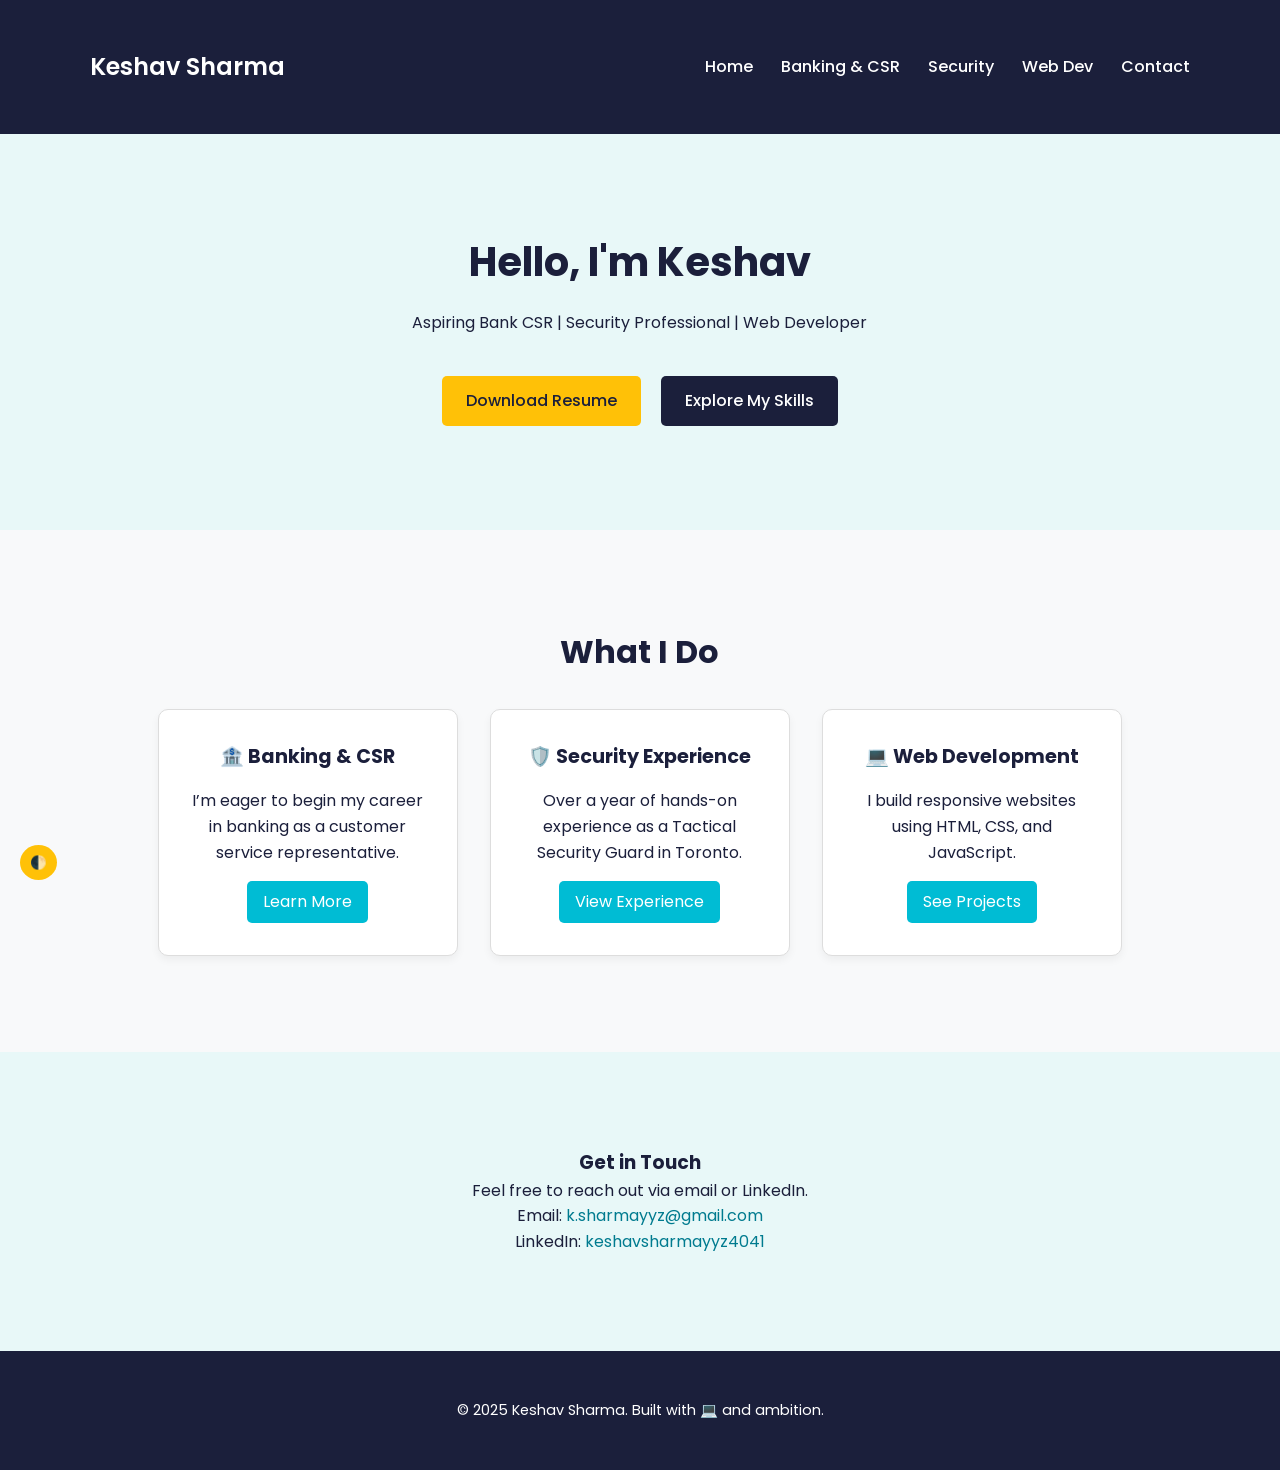
==== index.html @ 5fb79dab "Web Developer Page added" ====
<!DOCTYPE html>
<html lang="en">
<head>
  <meta charset="UTF-8" />
  <meta name="viewport" content="width=device-width, initial-scale=1.0"/>
  <title>My Portfolio | Keshav Sharma</title>
  <link rel="stylesheet" href="css/style.css"/>
  <link rel="preconnect" href="https://fonts.googleapis.com">
  <link href="https://fonts.googleapis.com/css2?family=Poppins:wght@400;600&display=swap" rel="stylesheet">
</head>
<body>

  <!-- Header -->
  <header class="header">
    <div class="container">
      <h1 class="logo">Keshav Sharma</h1>
      <!-- Add this inside the .container div in header -->
      <button class="nav-toggle" id="navToggle">☰</button>
      <nav class="nav">
        <a href="index.html">Home</a>
        <a href="pages/banking.html">Banking & CSR</a>
        <a href="pages/security.html">Security</a>
        <a href="pages/webdev.html">Web Dev</a>
        <a href="#contact">Contact</a>
      </nav>
    </div>
  </header>

  <!-- Hero Section -->
  <section class="hero">
    <div class="container">
      <h2>Hello, I'm Keshav</h2>
      <p>Aspiring Bank CSR | Security Professional | Web Developer</p>
      <div class="hero-buttons">
        <a href="assets/resume.pdf" class="btn-primary" download>Download Resume</a>
        <a href="#services" class="btn-secondary">Explore My Skills</a>
      </div>
    </div>
  </section>

  <!-- Capabilities Overview -->
  <section id="services" class="services">
    <div class="container">
      <h3>What I Do</h3>
      <div class="card-container">
        <div class="card">
          <h4>🏦 Banking & CSR</h4>
          <p>I’m eager to begin my career in banking as a customer service representative.</p>
          <a href="pages/banking.html" class="card-btn">Learn More</a>
        </div>
        <div class="card">
          <h4>🛡️ Security Experience</h4>
          <p>Over a year of hands-on experience as a Tactical Security Guard in Toronto.</p>
          <a href="pages/security.html" class="card-btn">View Experience</a>
        </div>
        <div class="card">
          <h4>💻 Web Development</h4>
          <p>I build responsive websites using HTML, CSS, and JavaScript.</p>
          <a href="pages/webdev.html" class="card-btn">See Projects</a>
        </div>
      </div>
    </div>
  </section>

  <!-- Contact Section -->
  <section id="contact" class="contact">
    <div class="container">
      <h3>Get in Touch</h3>
      <p>Feel free to reach out via email or LinkedIn.</p>
      <p>Email: <a href="mailto:k.sharmayyz@gmail.com">k.sharmayyz@gmail.com</a></p>
      <p>LinkedIn: <a href="https://www.linkedin.com/in/keshavsharmayyz4041/" target="_blank">keshavsharmayyz4041</a></p>
    </div>
  </section>

  <!-- Footer -->
  <footer class="footer">
    <div class="container">
      <p>© 2025 Keshav Sharma. Built with 💻 and ambition.</p>
    </div>
  </footer>

  
  <!-- Dark Mode Toggle -->
  <button id="darkModeToggle" class="dark-toggle">🌓</button>

  <!-- Scroll To Top -->
  <button id="scrollTop" class="scroll-top">↑</button>
  <script src="js/script.js"></script>
</body>
</html>
---- css/style.css ----
/* General Reset */
* {
    margin: 0;
    padding: 0;
    box-sizing: border-box;
  }
  
  body {
    font-family: 'Poppins', sans-serif;
    line-height: 1.6;
    background-color: #ffffff;
    color: #1b1f3b; /* dark navy */
  }
  
  /* Container */
  .container {
    width: 90%;
    max-width: 1100px;
    margin: auto;
    padding: 2rem 0;
  }
  
  /* Header */
  .header {
    background-color: #1b1f3b;
    color: white;
    padding: 1rem 0;
  }
  
  .header .container {
    display: flex;
    justify-content: space-between;
    align-items: center;
  }
  
  .logo {
    font-size: 1.5rem;
    font-weight: 600;
  }
  
  .nav a {
    color: white;
    margin-left: 1.5rem;
    text-decoration: none;
    font-weight: 500;
  }
  
  .nav a:hover {
    text-decoration: underline;
  }
  
  /* Hero Section */
  .hero {
    background-color: #e8f8f8;
    text-align: center;
    padding: 4rem 2rem;
  }
  
  .hero h2 {
    font-size: 2.5rem;
    margin-bottom: 1rem;
  }
  
  .hero-buttons {
    margin-top: 2rem;
  }
  
  .btn-primary,
  .btn-secondary {
    text-decoration: none;
    padding: 0.75rem 1.5rem;
    border-radius: 5px;
    margin: 0.5rem;
    display: inline-block;
    font-weight: 500;
  }
  
  .btn-primary {
    background-color: #ffc107; /* soft gold */
    color: #1b1f3b;
  }
  
  .btn-secondary {
    background-color: #1b1f3b;
    color: white;
  }
  
  .btn-primary:hover,
  .btn-secondary:hover {
    opacity: 0.9;
  }
  
  /* Services Section */
  .services {
    background-color: #f8f9fa;
    padding: 4rem 2rem;
    text-align: center;
  }
  
  .services h3 {
    font-size: 2rem;
    margin-bottom: 2rem;
  }
  
  .card-container {
    display: flex;
    flex-wrap: wrap;
    gap: 2rem;
    justify-content: center;
  }
  
  .card {
    background-color: white;
    border: 1px solid #ddd;
    border-radius: 10px;
    padding: 2rem;
    width: 300px;
    box-shadow: 0 4px 8px rgba(0,0,0,0.05);
  }
  
  .card h4 {
    font-size: 1.2rem;
    margin-bottom: 1rem;
  }
  
  .card-btn {
    display: inline-block;
    margin-top: 1rem;
    background-color: #00bcd4; /* cyan */
    color: white;
    padding: 0.5rem 1rem;
    text-decoration: none;
    border-radius: 5px;
  }
  
  .card-btn:hover {
    background-color: #0097a7;
  }
  
  /* Contact Section */
  .contact {
    background-color: #e8f8f8;
    padding: 4rem 2rem;
    text-align: center;
  }
  
  .contact a {
    color: #007b8f;
    text-decoration: none;
  }
  
  .contact a:hover {
    text-decoration: underline;
  }
  
  /* Footer */
  .footer {
    background-color: #1b1f3b;
    color: white;
    text-align: center;
    padding: 1rem 0;
    font-size: 0.9rem;
  }
  /* Responsive Nav */
.nav-toggle {
    display: none;
    font-size: 1.5rem;
    background: none;
    border: none;
    color: white;
    cursor: pointer;
  }
  
  @media (max-width: 768px) {
    .nav {
      display: none;
      flex-direction: column;
      background-color: #1b1f3b;
      padding: 1rem;
    }
  
    .nav a {
      margin: 0.5rem 0;
    }
  
    .nav.show {
      display: flex;
    }
  
    .nav-toggle {
      display: block;
    }
  }
  
  /* Dark Mode */
  body.dark-mode {
    background-color: #1b1f3b;
    color: white;
  }
  
  body.dark-mode .header,
  body.dark-mode .footer {
    background-color: #121530;
  }
  
  body.dark-mode .hero,
  body.dark-mode .contact {
    background-color: #1e223d;
    color: white;
  }
  
  body.dark-mode .card {
    background-color: #2a2e4a;
    color: white;
  }
  
  .dark-toggle {
    position: fixed;
    bottom: 20px;
    left: 20px;
    padding: 10px;
    background: #ffc107;
    border: none;
    border-radius: 50%;
    cursor: pointer;
    z-index: 1000;
  }
  
  /* Scroll to top */
  .scroll-top {
    position: fixed;
    bottom: 20px;
    right: 20px;
    padding: 10px;
    background: #00bcd4;
    border: none;
    border-radius: 100%;
    color: white;
    font-size: 1.2rem;
    cursor: pointer;
    display: none;
    z-index: 1000;
  }
  

  /* ----------------------------------------------
   Banking Page Hero Section
---------------------------------------------- */
.banking-hero {
    background: linear-gradient(to right, #001f3f, #005c99); /* Bank-style blue theme */
    color: white;
    padding: 6rem 2rem;
    text-align: center;
  }
  
  .banking-hero .hero-content h2 {
    font-size: 2.5rem;
    margin-bottom: 1rem;
  }
  
  .banking-hero .hero-content p {
    font-size: 1.2rem;
    max-width: 600px;
    margin: 0 auto;
  }
  
  /* ----------------------------------------------
     Content Sections (Skills & Education)
  ---------------------------------------------- */
  .content-section {
    padding: 4rem 2rem;
    background-color: #f4f4f4;
    text-align: center;
  }
  
  .content-section h3 {
    font-size: 2rem;
    margin-bottom: 1rem;
  }
  
  .skills-list {
    list-style: none;
    padding: 0;
  }
  
  .skills-list li {
    padding: 0.5rem;
    font-size: 1.1rem;
    color: #222;
  }
  
  /* ----------------------------------------------
     Call to Action (Resume)
  ---------------------------------------------- */
  .cta {
    padding: 3rem 2rem;
    background-color: #002244;
    color: white;
    text-align: center;
  }
  
  .cta .btn {
    margin-top: 1rem;
    display: inline-block;
    background-color: #00bfff;
    color: white;
    padding: 0.8rem 1.5rem;
    border-radius: 5px;
    text-decoration: none;
    transition: background-color 0.3s ease;
  }
  
  .cta .btn:hover {
    background-color: #009acd;
  }
  
  /* ----------------------------------------------
     Responsive Adjustments
  ---------------------------------------------- */
  @media (max-width: 768px) {
    .banking-hero .hero-content h2 {
      font-size: 2rem;
    }
  
    .banking-hero .hero-content p {
      font-size: 1rem;
    }
  }


  /* ----------------------------------------------
   Security Page Hero Section
---------------------------------------------- */
.security-hero {
    background: linear-gradient(to right, #1f1f1f, #444); /* Dark tone for security */
    color: #fff;
    padding: 6rem 2rem;
    text-align: center;
  }
  
  .security-hero .hero-content h2 {
    font-size: 2.5rem;
    margin-bottom: 1rem;
  }
  
  .security-hero .hero-content p {
    font-size: 1.2rem;
    max-width: 600px;
    margin: 0 auto;
  }
  
  /* ----------------------------------------------
     Content Sections (Experience & Skills)
  ---------------------------------------------- */
  .content-section {
    padding: 4rem 2rem;
    background-color: #f4f4f4;
    text-align: center;
  }
  
  .content-section h3 {
    font-size: 2rem;
    margin-bottom: 1rem;
  }
  
  .content-section ul {
    list-style: none;
    padding: 0;
    font-size: 1.1rem;
    line-height: 1.8;
    color: #333;
  }
  
  .skills-list li {
    font-weight: 500;
  }
  
  /* ----------------------------------------------
     CTA Section (Resume)
  ---------------------------------------------- */
  .cta {
    padding: 3rem 2rem;
    background-color: #111;
    color: white;
    text-align: center;
  }
  
  .cta .btn {
    margin-top: 1rem;
    display: inline-block;
    background-color: #28a745;
    color: white;
    padding: 0.8rem 1.5rem;
    border-radius: 5px;
    text-decoration: none;
    transition: background-color 0.3s ease;
  }
  
  .cta .btn:hover {
    background-color: #218838;
  }
  
  /* ----------------------------------------------
     Responsive Design
  ---------------------------------------------- */
  @media (max-width: 768px) {
    .security-hero .hero-content h2 {
      font-size: 2rem;
    }
  
    .security-hero .hero-content p {
      font-size: 1rem;
    }
  }
  
  /* ----------------------------------------------
   Web Dev Page Hero Section
---------------------------------------------- */
.webdev-hero {
    background: linear-gradient(to right, #141e30, #243b55); /* Cool blue tech gradient */
    color: #fff;
    padding: 6rem 2rem;
    text-align: center;
  }
  
  .webdev-hero .hero-content h2 {
    font-size: 2.5rem;
    margin-bottom: 1rem;
  }
  
  .webdev-hero .hero-content p {
    font-size: 1.2rem;
    max-width: 600px;
    margin: 0 auto;
  }
  
  /* ----------------------------------------------
     Content Sections (Projects & Skills)
  ---------------------------------------------- */
  .content-section {
    padding: 4rem 2rem;
    background-color: #f8f9fa;
    text-align: center;
  }
  
  .content-section h3 {
    font-size: 2rem;
    margin-bottom: 1rem;
  }
  
  .content-section ul {
    list-style-type: none;
    padding: 0;
    font-size: 1.1rem;
    line-height: 1.8;
    color: #333;
  }
  
  .content-section ul li {
    margin-bottom: 0.8rem;
  }
  
  /* ----------------------------------------------
     CTA Section (GitHub)
  ---------------------------------------------- */
  .cta {
    padding: 3rem 2rem;
    background-color: #111;
    color: white;
    text-align: center;
  }
  
  .cta .btn {
    margin-top: 1rem;
    display: inline-block;
    background-color: #007bff;
    color: white;
    padding: 0.8rem 1.5rem;
    border-radius: 5px;
    text-decoration: none;
    transition: background-color 0.3s ease;
  }
  
  .cta .btn:hover {
    background-color: #0056b3;
  }
  
  /* ----------------------------------------------
     Respon
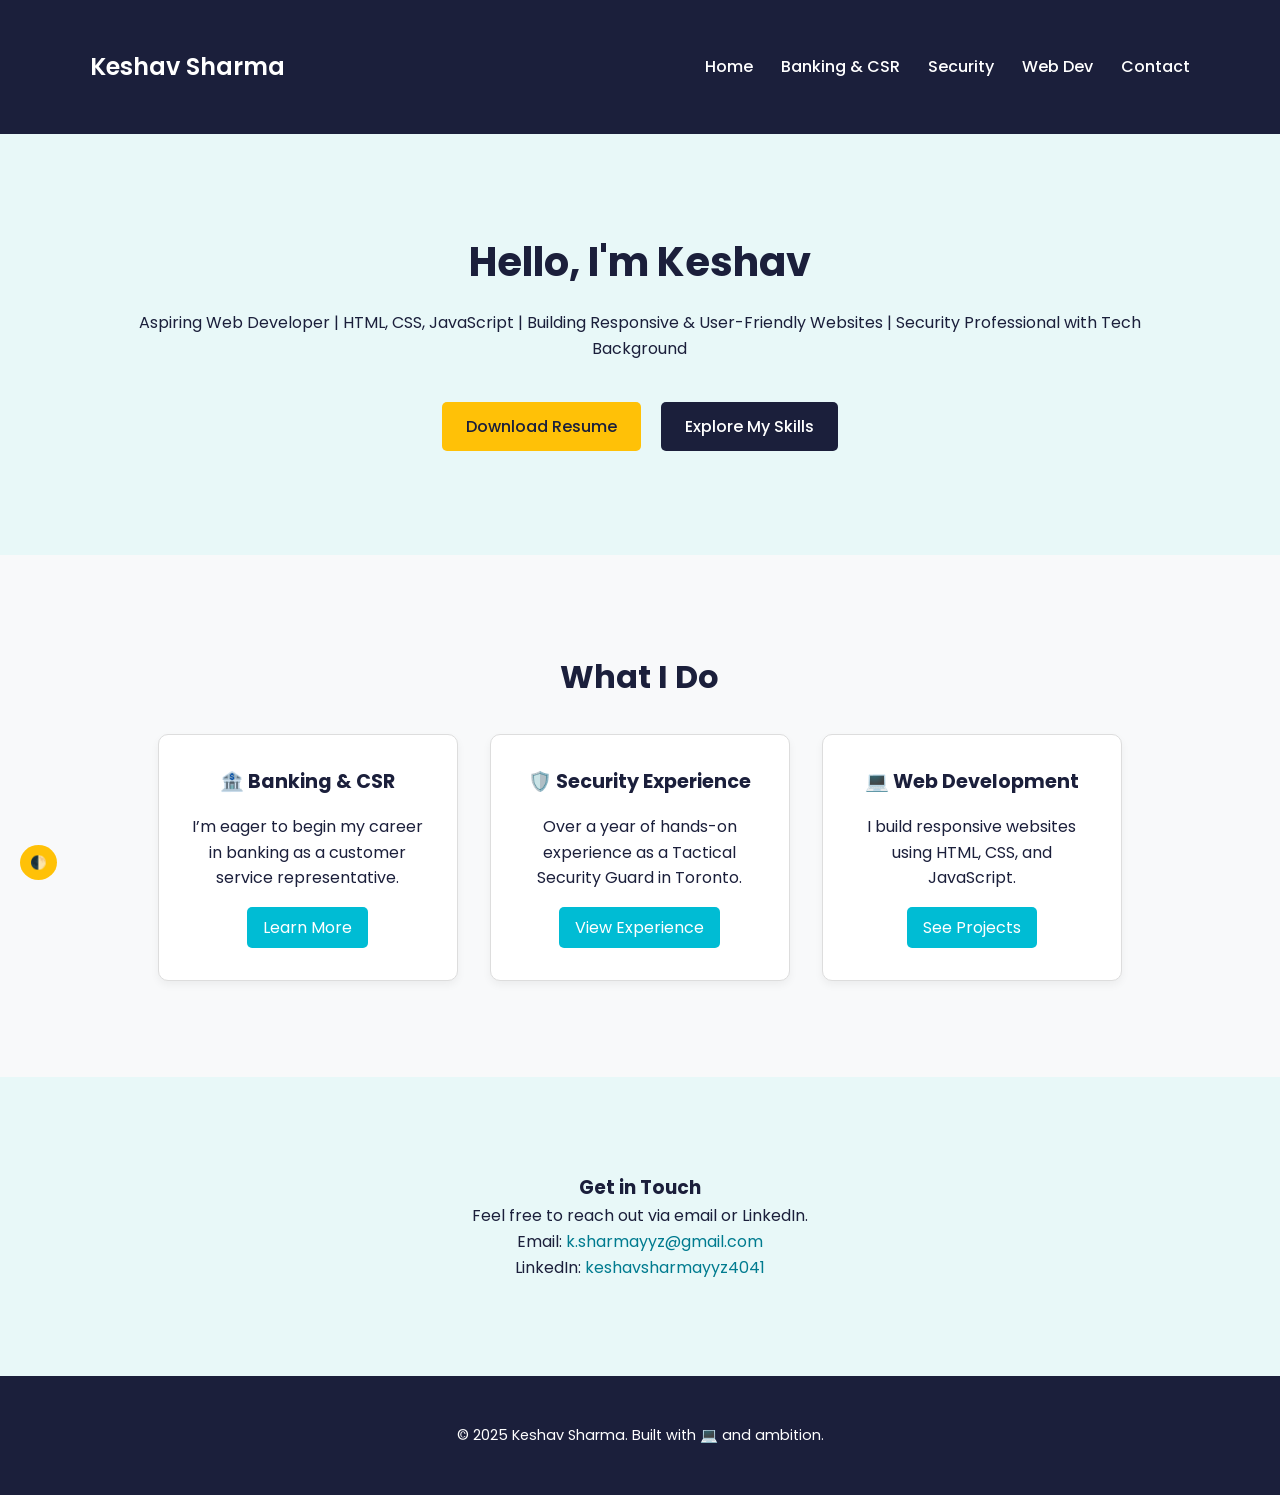
==== commit 48f1602c: "Banking data deleted from the homepage" ====
--- a/index.html
+++ b/index.html
@@ -30,7 +30,7 @@
   <section class="hero">
     <div class="container">
       <h2>Hello, I'm Keshav</h2>
-      <p>Aspiring Bank CSR | Security Professional | Web Developer</p>
+      <p>Aspiring Web Developer | HTML, CSS, JavaScript | Building Responsive & User-Friendly Websites | Security Professional with Tech Background</p>
       <div class="hero-buttons">
         <a href="assets/resume.pdf" class="btn-primary" download>Download Resume</a>
         <a href="#services" class="btn-secondary">Explore My Skills</a>
--- a/css/style.css
+++ b/css/style.css
@@ -487,4 +487,121 @@
   
   /* ----------------------------------------------
      Respon
-  +  
+     /* ========== Contact Page Styles ========== */
+.contact-page {
+    padding: 4rem 1rem;
+    background: var(--bg);
+    color: var(--text);
+    min-height: 100vh;
+    display: flex;
+    align-items: center;
+    justify-content: center;
+  }
+  
+  .contact-page .container {
+    max-width: 600px;
+    width: 100%;
+    background: var(--card-bg, #1e1e1e);
+    padding: 2rem;
+    border-radius: 1rem;
+    box-shadow: 0 0 15px rgba(0, 0, 0, 0.3);
+  }
+  
+  .contact-page h2 {
+    font-size: 2rem;
+    margin-bottom: 1rem;
+    text-align: center;
+  }
+  
+  .contact-page p {
+    text-align: center;
+    margin-bottom: 2rem;
+    font-size: 1rem;
+    color: var(--text-secondary, #ccc);
+  }
+  
+  .contact-form {
+    display: flex;
+    flex-direction: column;
+    gap: 1rem;
+  }
+  
+  .contact-form input,
+  .contact-form textarea {
+    padding: 0.75rem 1rem;
+    border: none;
+    border-radius: 0.5rem;
+    background: #2b2b2b;
+    color: #fff;
+    font-size: 1rem;
+    resize: vertical;
+  }
+  
+  .contact-form input:focus,
+  .contact-form textarea:focus {
+    outline: 2px solid var(--accent, #00bcd4);
+  }
+  
+  .contact-form .btn {
+    background: var(--accent, #00bcd4);
+    color: #fff;
+    font-weight: bold;
+    padding: 0.75rem;
+    border: none;
+    border-radius: 0.5rem;
+    cursor: pointer;
+    transition: background 0.3s ease;
+  }
+  
+  .contact-form .btn:hover {
+    background: #0097a7;
+  }
+  
+  html {
+    scroll-behavior: smooth;
+  }
+  
+  .certificates {
+  padding: 3rem 1rem;
+  background-color: #f8f9fa;
+  text-align: center;
+}
+
+.certificates h2 {
+  font-size: 2rem;
+  margin-bottom: 2rem;
+  color: #333;
+}
+
+.cert-card-container {
+  display: flex;
+  flex-wrap: wrap;
+  justify-content: center;
+  gap: 2rem;
+}
+
+.cert-card {
+  background: white;
+  padding: 1rem;
+  border-radius: 12px;
+  box-shadow: 0 4px 12px rgba(0,0,0,0.1);
+  width: 220px;
+  transition: transform 0.3s ease, box-shadow 0.3s ease;
+}
+
+.cert-card img {
+  max-width: 100%;
+  border-radius: 8px;
+  margin-bottom: 1rem;
+}
+
+.cert-card p {
+  font-weight: 600;
+  color: #222;
+}
+
+.cert-card:hover {
+  transform: translateY(-5px);
+  box-shadow: 0 6px 20px rgba(0,0,0,0.15);
+}
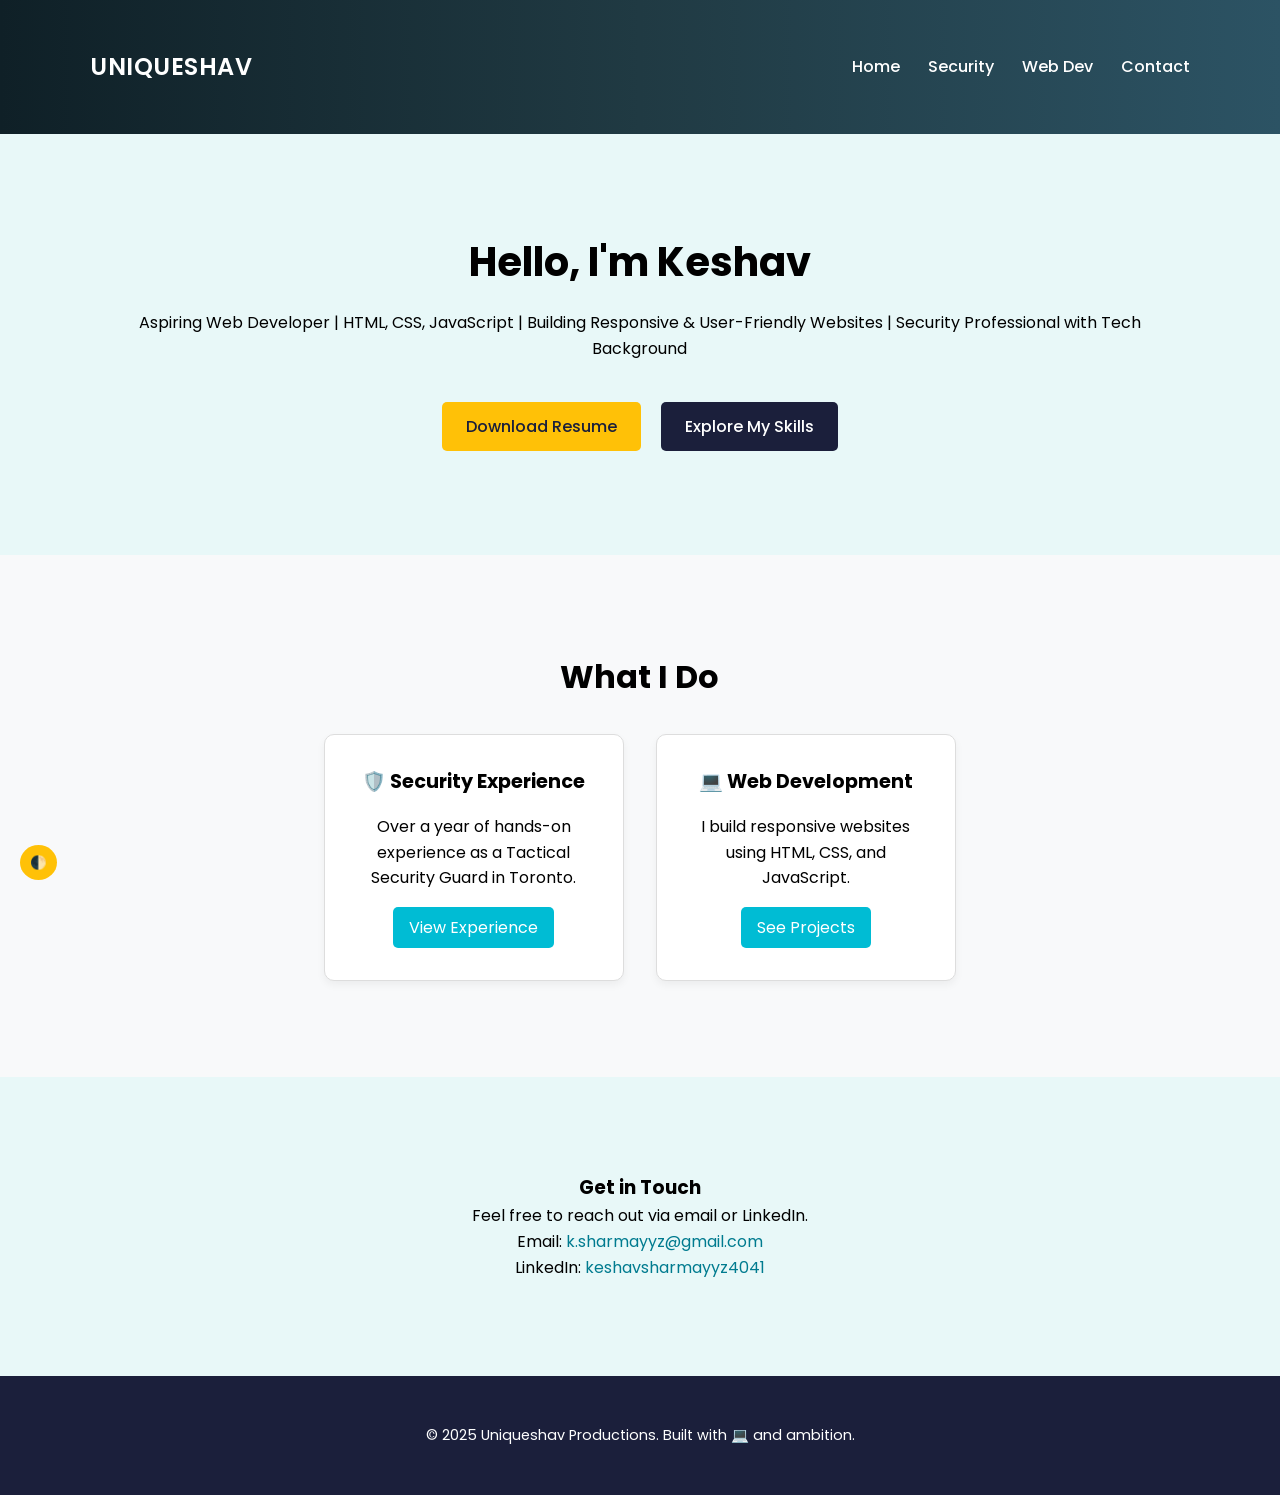
==== commit 66071575: "Website updated with the removal of the banking data on the front end" ====
--- a/index.html
+++ b/index.html
@@ -13,12 +13,12 @@
   <!-- Header -->
   <header class="header">
     <div class="container">
-      <h1 class="logo">Keshav Sharma</h1>
+      <h1 class="logo">UNIQUESHAV</h1>
       <!-- Add this inside the .container div in header -->
       <button class="nav-toggle" id="navToggle">☰</button>
       <nav class="nav">
         <a href="index.html">Home</a>
-        <a href="pages/banking.html">Banking & CSR</a>
+        <!-- <a href="pages/banking.html">Banking & CSR</a> -->
         <a href="pages/security.html">Security</a>
         <a href="pages/webdev.html">Web Dev</a>
         <a href="#contact">Contact</a>
@@ -43,11 +43,11 @@
     <div class="container">
       <h3>What I Do</h3>
       <div class="card-container">
-        <div class="card">
+        <!-- <div class="card">
           <h4>🏦 Banking & CSR</h4>
           <p>I’m eager to begin my career in banking as a customer service representative.</p>
           <a href="pages/banking.html" class="card-btn">Learn More</a>
-        </div>
+        </div> -->
         <div class="card">
           <h4>🛡️ Security Experience</h4>
           <p>Over a year of hands-on experience as a Tactical Security Guard in Toronto.</p>
@@ -75,7 +75,7 @@
   <!-- Footer -->
   <footer class="footer">
     <div class="container">
-      <p>© 2025 Keshav Sharma. Built with 💻 and ambition.</p>
+      <p>© 2025 Uniqueshav Productions. Built with 💻 and ambition.</p>
     </div>
   </footer>
 
--- a/css/style.css
+++ b/css/style.css
@@ -5,12 +5,11 @@
     box-sizing: border-box;
   }
   
-  body {
-    font-family: 'Poppins', sans-serif;
-    line-height: 1.6;
-    background-color: #ffffff;
-    color: #1b1f3b; /* dark navy */
-  }
+ body {
+  font-family: 'Poppins', sans-serif;
+  line-height: 1.6;
+}
+
   
   /* Container */
   .container {
@@ -22,7 +21,8 @@
   
   /* Header */
   .header {
-    background-color: #1b1f3b;
+    background: linear-gradient(to right, #0f2027, #203a43, #2c5364);
+    background-color: #030e62;
     color: white;
     padding: 1rem 0;
   }
@@ -34,8 +34,10 @@
   }
   
   .logo {
-    font-size: 1.5rem;
-    font-weight: 600;
+   font-family: 'Poppins', sans-serif;
+  font-size: 1.5rem;
+  font-weight: 600;
+  letter-spacing: 0.5px;
   }
   
   .nav a {
@@ -43,10 +45,12 @@
     margin-left: 1.5rem;
     text-decoration: none;
     font-weight: 500;
+    transition: color 0.3s ease;
   }
   
   .nav a:hover {
     text-decoration: underline;
+    color: #ffcc00; 
   }
   
   /* Hero Section */
@@ -509,6 +513,7 @@
   }
   
   .contact-page h2 {
+    color: #ffffff;
     font-size: 2rem;
     margin-bottom: 1rem;
     text-align: center;
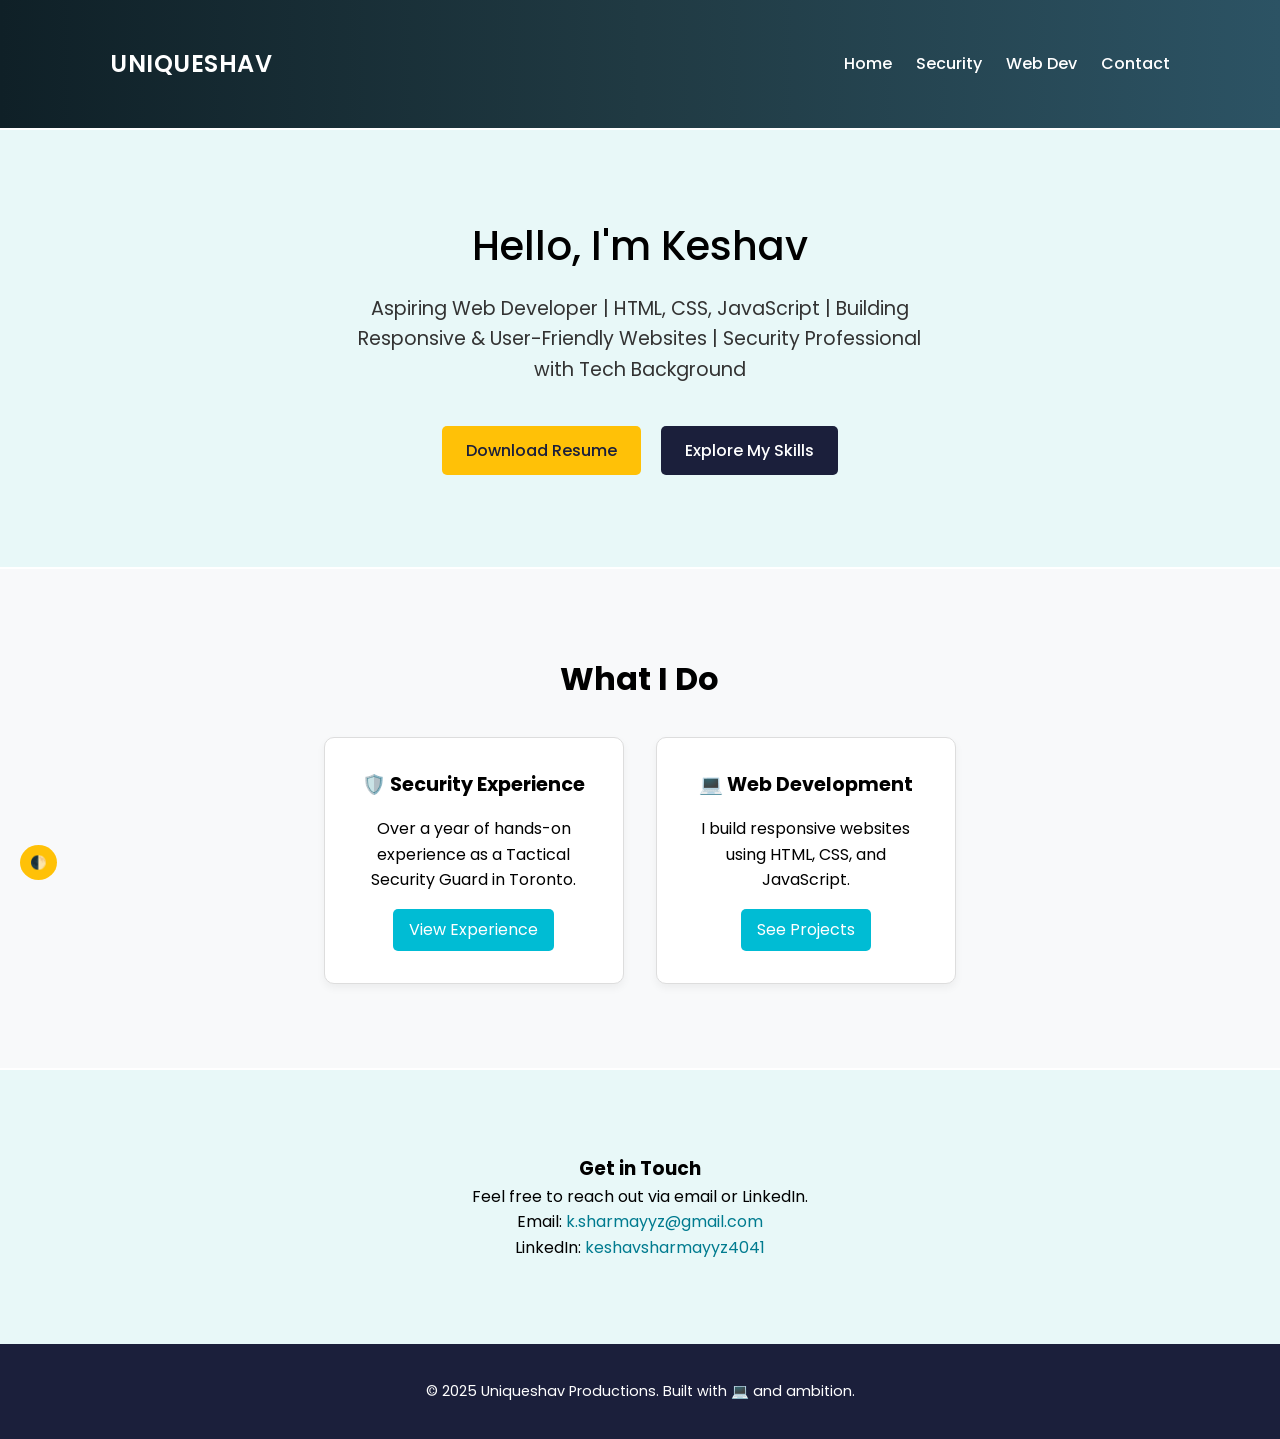
==== commit 71ba5422: "Favicon added to all Pages, Banking data removed from the Style.css, dark mode revised for the index" ====
--- a/index.html
+++ b/index.html
@@ -3,7 +3,14 @@
 <head>
   <meta charset="UTF-8" />
   <meta name="viewport" content="width=device-width, initial-scale=1.0"/>
-  <title>My Portfolio | Keshav Sharma</title>
+  <!-- Meta tags for SEO -->
+<meta name="description" content="Uniqueshav is a web development portfolio showcasing responsive and modern websites built by Keshav. Explore past projects and contact for freelance work."> 
+<meta name="keywords" content="security guard, web developer, portfolio, Toronto, HTML, CSS, JavaScript">
+<meta name="author" content="Keshav Sharma">
+<meta name="viewport" content="width=device-width, initial-scale=1.0">
+  <!-- Favicon  -->
+  <link rel="icon" href="assets/favicon/favicon_circular.png" type="image/x-icon">
+  <title> Uniqueshav | Web Developer Portfolio</title>
   <link rel="stylesheet" href="css/style.css"/>
   <link rel="preconnect" href="https://fonts.googleapis.com">
   <link href="https://fonts.googleapis.com/css2?family=Poppins:wght@400;600&display=swap" rel="stylesheet">
@@ -14,11 +21,10 @@
   <header class="header">
     <div class="container">
       <h1 class="logo">UNIQUESHAV</h1>
-      <!-- Add this inside the .container div in header -->
+      
       <button class="nav-toggle" id="navToggle">☰</button>
       <nav class="nav">
         <a href="index.html">Home</a>
-        <!-- <a href="pages/banking.html">Banking & CSR</a> -->
         <a href="pages/security.html">Security</a>
         <a href="pages/webdev.html">Web Dev</a>
         <a href="#contact">Contact</a>
--- a/css/style.css
+++ b/css/style.css
@@ -8,6 +8,7 @@
  body {
   font-family: 'Poppins', sans-serif;
   line-height: 1.6;
+  
 }
 
   
@@ -15,8 +16,8 @@
   .container {
     width: 90%;
     max-width: 1100px;
-    margin: auto;
-    padding: 2rem 0;
+    margin: 0 auto;
+    padding: 20px;
   }
   
   /* Header */
@@ -40,6 +41,13 @@
   letter-spacing: 0.5px;
   }
   
+  /* Navigation bar styles */
+  .nav {
+  display: flex;
+  justify-content: space-around;
+  padding: 15px 0;
+   }
+   
   .nav a {
     color: white;
     margin-left: 1.5rem;
@@ -53,6 +61,10 @@
     color: #ffcc00; 
   }
   
+  /* Section styling */
+  section {
+  margin-top: 02px;
+  }
   /* Hero Section */
   .hero {
     background-color: #e8f8f8;
@@ -61,10 +73,18 @@
   }
   
   .hero h2 {
+    font-weight: 500;
+    font-family: "Poppins", sans-serif;
     font-size: 2.5rem;
     margin-bottom: 1rem;
   }
   
+  .hero p {
+    font-size: 1.2rem;
+    color: #333;
+    max-width: 600px;
+    margin: 0 auto;
+  }
   .hero-buttons {
     margin-top: 2rem;
   }
@@ -80,7 +100,7 @@
   }
   
   .btn-primary {
-    background-color: #ffc107; /* soft gold */
+    background-color: #ffc107; 
     color: #1b1f3b;
   }
   
@@ -208,6 +228,7 @@
   }
   
   body.dark-mode .hero,
+  body.dark-mode .services,
   body.dark-mode .contact {
     background-color: #1e223d;
     color: white;
@@ -238,36 +259,13 @@
     padding: 10px;
     background: #00bcd4;
     border: none;
-    border-radius: 100%;
-    color: white;
+    border-radius: 50%;
+    color: rgb(0, 0, 0);
     font-size: 1.2rem;
     cursor: pointer;
     display: none;
     z-index: 1000;
-  }
-  
-
-  /* ----------------------------------------------
-   Banking Page Hero Section
----------------------------------------------- */
-.banking-hero {
-    background: linear-gradient(to right, #001f3f, #005c99); /* Bank-style blue theme */
-    color: white;
-    padding: 6rem 2rem;
-    text-align: center;
-  }
-  
-  .banking-hero .hero-content h2 {
-    font-size: 2.5rem;
-    margin-bottom: 1rem;
-  }
-  
-  .banking-hero .hero-content p {
-    font-size: 1.2rem;
-    max-width: 600px;
-    margin: 0 auto;
-  }
-  
+  }  
   /* ----------------------------------------------
      Content Sections (Skills & Education)
   ---------------------------------------------- */
@@ -336,7 +334,8 @@
    Security Page Hero Section
 ---------------------------------------------- */
 .security-hero {
-    background: linear-gradient(to right, #1f1f1f, #444); /* Dark tone for security */
+    font-family: "Poppins", sans-serif;
+    background: linear-gradient(to right, #1f1f1f, #696969); /* Dark tone for security */
     color: #fff;
     padding: 6rem 2rem;
     text-align: center;
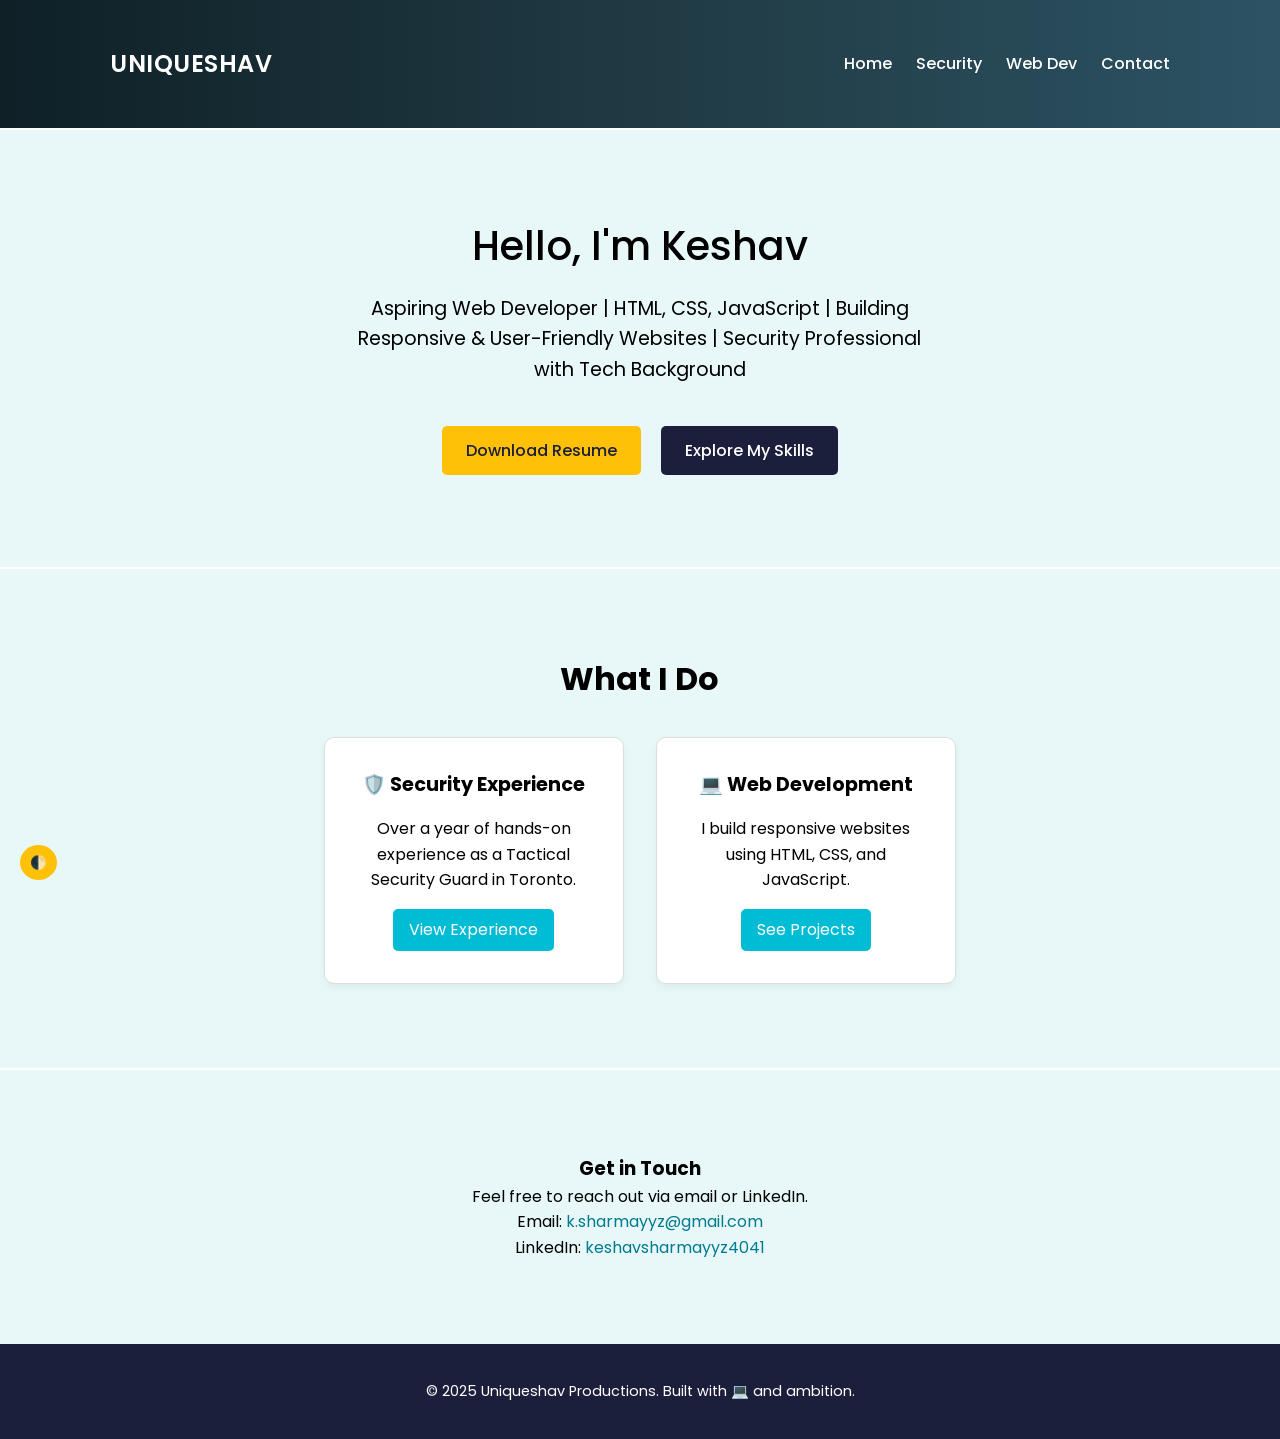
==== commit ef850cb8: "Resume added to the website" ====
--- a/index.html
+++ b/index.html
@@ -38,7 +38,7 @@
       <h2>Hello, I'm Keshav</h2>
       <p>Aspiring Web Developer | HTML, CSS, JavaScript | Building Responsive & User-Friendly Websites | Security Professional with Tech Background</p>
       <div class="hero-buttons">
-        <a href="assets/resume.pdf" class="btn-primary" download>Download Resume</a>
+        <a href="assets/resume/Keshav_Resume.pdf" class="btn-primary" download>Download Resume</a>
         <a href="#services" class="btn-secondary">Explore My Skills</a>
       </div>
     </div>
--- a/css/style.css
+++ b/css/style.css
@@ -35,7 +35,6 @@
   }
   
   .logo {
-   font-family: 'Poppins', sans-serif;
   font-size: 1.5rem;
   font-weight: 600;
   letter-spacing: 0.5px;
@@ -81,7 +80,6 @@
   
   .hero p {
     font-size: 1.2rem;
-    color: #333;
     max-width: 600px;
     margin: 0 auto;
   }
@@ -116,7 +114,7 @@
   
   /* Services Section */
   .services {
-    background-color: #f8f9fa;
+    background-color: #e8f8f8;
     padding: 4rem 2rem;
     text-align: center;
   }
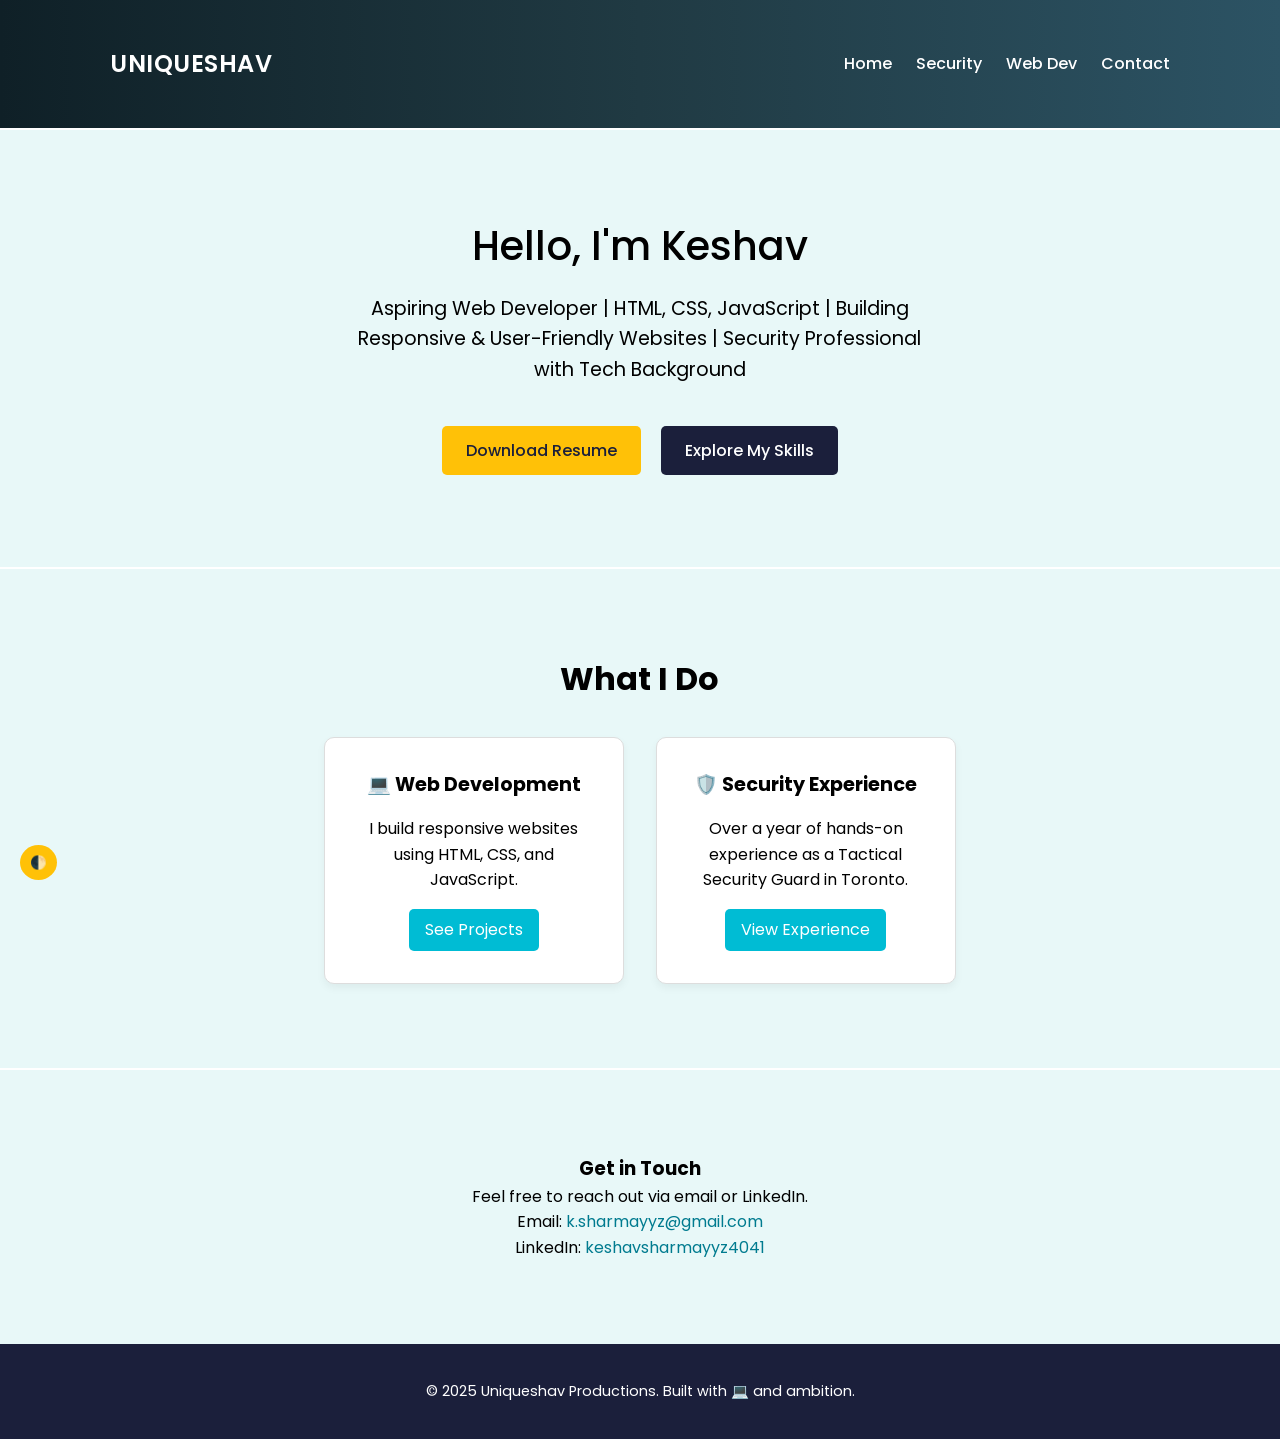
==== commit d72469fd: "New changes have been made to the security and web developer pages" ====
--- a/index.html
+++ b/index.html
@@ -49,20 +49,15 @@
     <div class="container">
       <h3>What I Do</h3>
       <div class="card-container">
-        <!-- <div class="card">
-          <h4>🏦 Banking & CSR</h4>
-          <p>I’m eager to begin my career in banking as a customer service representative.</p>
-          <a href="pages/banking.html" class="card-btn">Learn More</a>
-        </div> -->
+        <div class="card">
+          <h4>💻 Web Development</h4>
+          <p>I build responsive websites using HTML, CSS, and JavaScript.</p>
+          <a href="pages/webdev.html" class="card-btn">See Projects</a>
+        </div>
         <div class="card">
           <h4>🛡️ Security Experience</h4>
           <p>Over a year of hands-on experience as a Tactical Security Guard in Toronto.</p>
           <a href="pages/security.html" class="card-btn">View Experience</a>
-        </div>
-        <div class="card">
-          <h4>💻 Web Development</h4>
-          <p>I build responsive websites using HTML, CSS, and JavaScript.</p>
-          <a href="pages/webdev.html" class="card-btn">See Projects</a>
         </div>
       </div>
     </div>
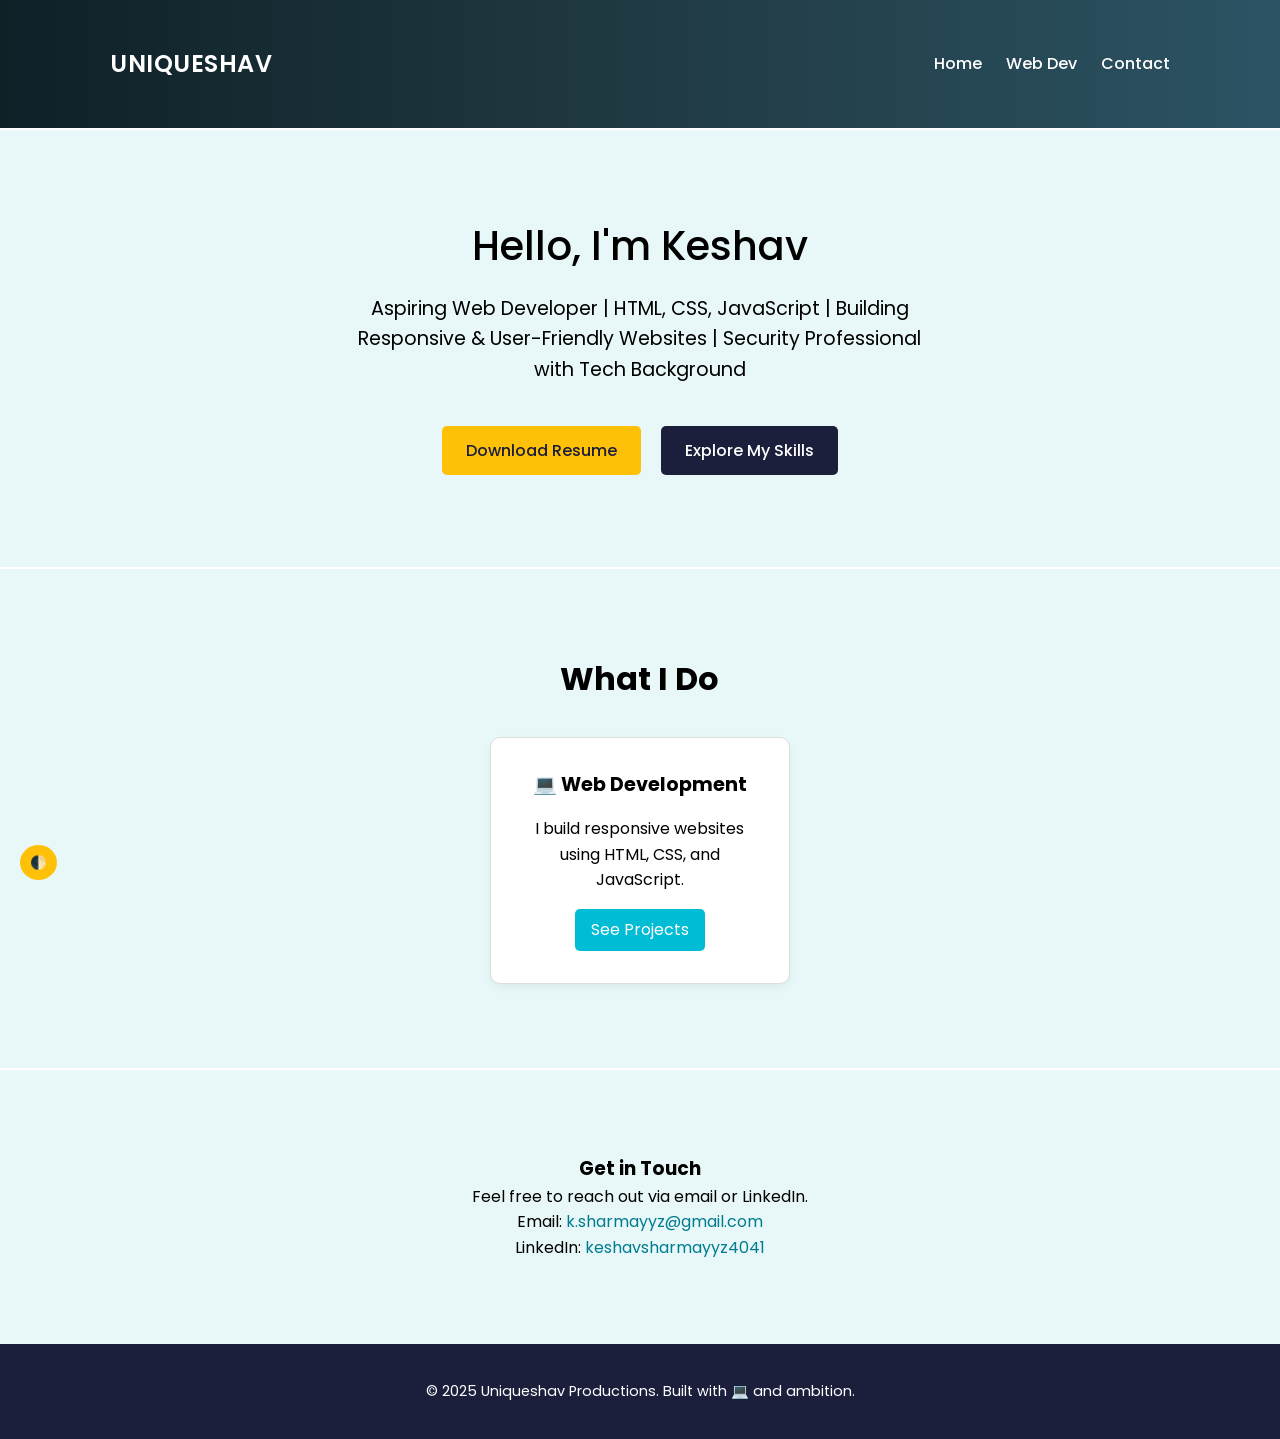
==== commit 25eab4bd: "Security Information had been removed, only IT" ====
--- a/index.html
+++ b/index.html
@@ -25,7 +25,6 @@
       <button class="nav-toggle" id="navToggle">☰</button>
       <nav class="nav">
         <a href="index.html">Home</a>
-        <a href="pages/security.html">Security</a>
         <a href="pages/webdev.html">Web Dev</a>
         <a href="#contact">Contact</a>
       </nav>
@@ -53,11 +52,6 @@
           <h4>💻 Web Development</h4>
           <p>I build responsive websites using HTML, CSS, and JavaScript.</p>
           <a href="pages/webdev.html" class="card-btn">See Projects</a>
-        </div>
-        <div class="card">
-          <h4>🛡️ Security Experience</h4>
-          <p>Over a year of hands-on experience as a Tactical Security Guard in Toronto.</p>
-          <a href="pages/security.html" class="card-btn">View Experience</a>
         </div>
       </div>
     </div>
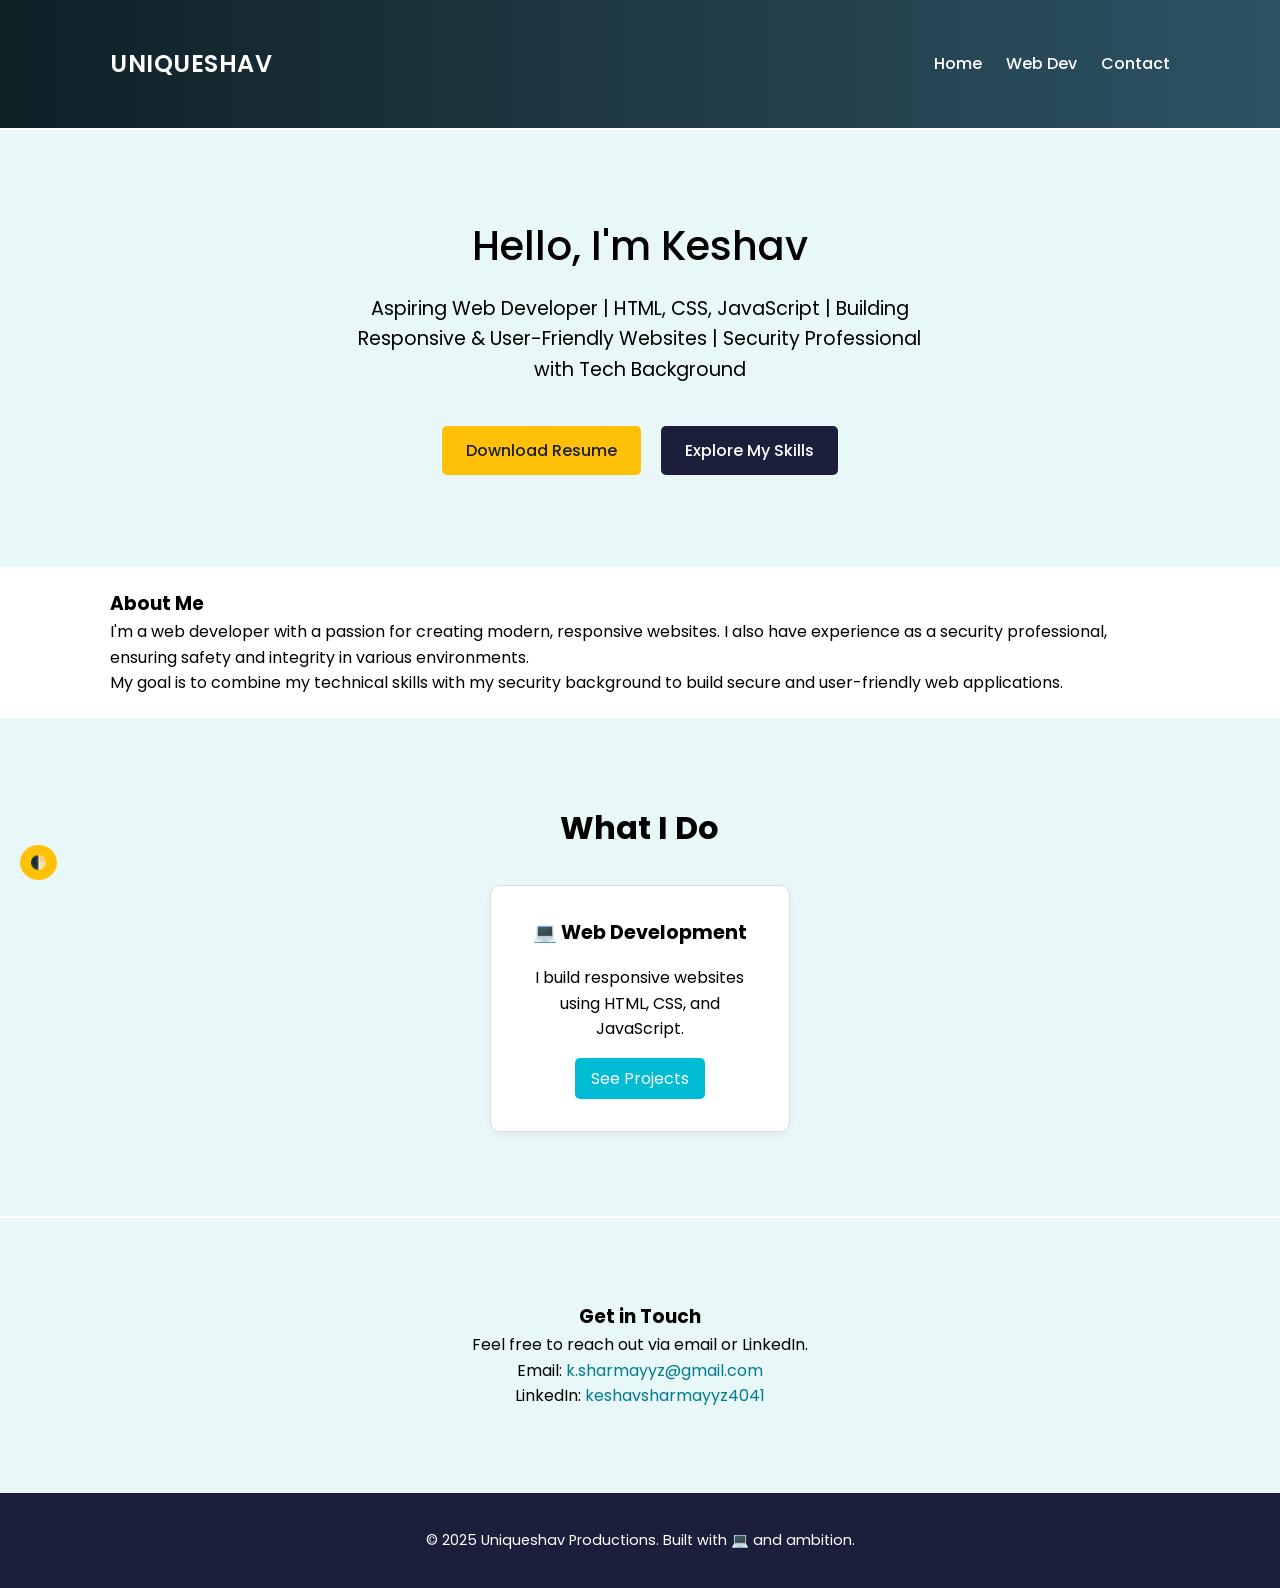
==== commit da7daecd: "New Files" ====
--- a/index.html
+++ b/index.html
@@ -43,6 +43,17 @@
     </div>
   </section>
 
+  <!-- About Section -->
+  <section class="about">
+    <div class="container">
+      <h3>About Me</h3>
+      <p>I'm a web developer with a passion for creating modern, responsive websites. I also have experience as a security professional, ensuring safety and integrity in various environments.</p>
+      <p>My goal is to combine my technical skills with my security background to build secure and user-friendly web applications.</p>
+    </div>
+  </section>
+
+
+
   <!-- Capabilities Overview -->
   <section id="services" class="services">
     <div class="container">
@@ -67,6 +78,8 @@
     </div>
   </section>
 
+  
+
   <!-- Footer -->
   <footer class="footer">
     <div class="container">
--- a/css/style.css
+++ b/css/style.css
@@ -199,6 +199,8 @@
       flex-direction: column;
       background-color: #1b1f3b;
       padding: 1rem;
+      position: absolute;
+      top: 60px;
     }
   
     .nav a {
@@ -218,6 +220,7 @@
   body.dark-mode {
     background-color: #1b1f3b;
     color: white;
+
   }
   
   body.dark-mode .header,
@@ -257,7 +260,7 @@
     padding: 10px;
     background: #00bcd4;
     border: none;
-    border-radius: 50%;
+    border-radius: 40%;
     color: rgb(0, 0, 0);
     font-size: 1.2rem;
     cursor: pointer;
